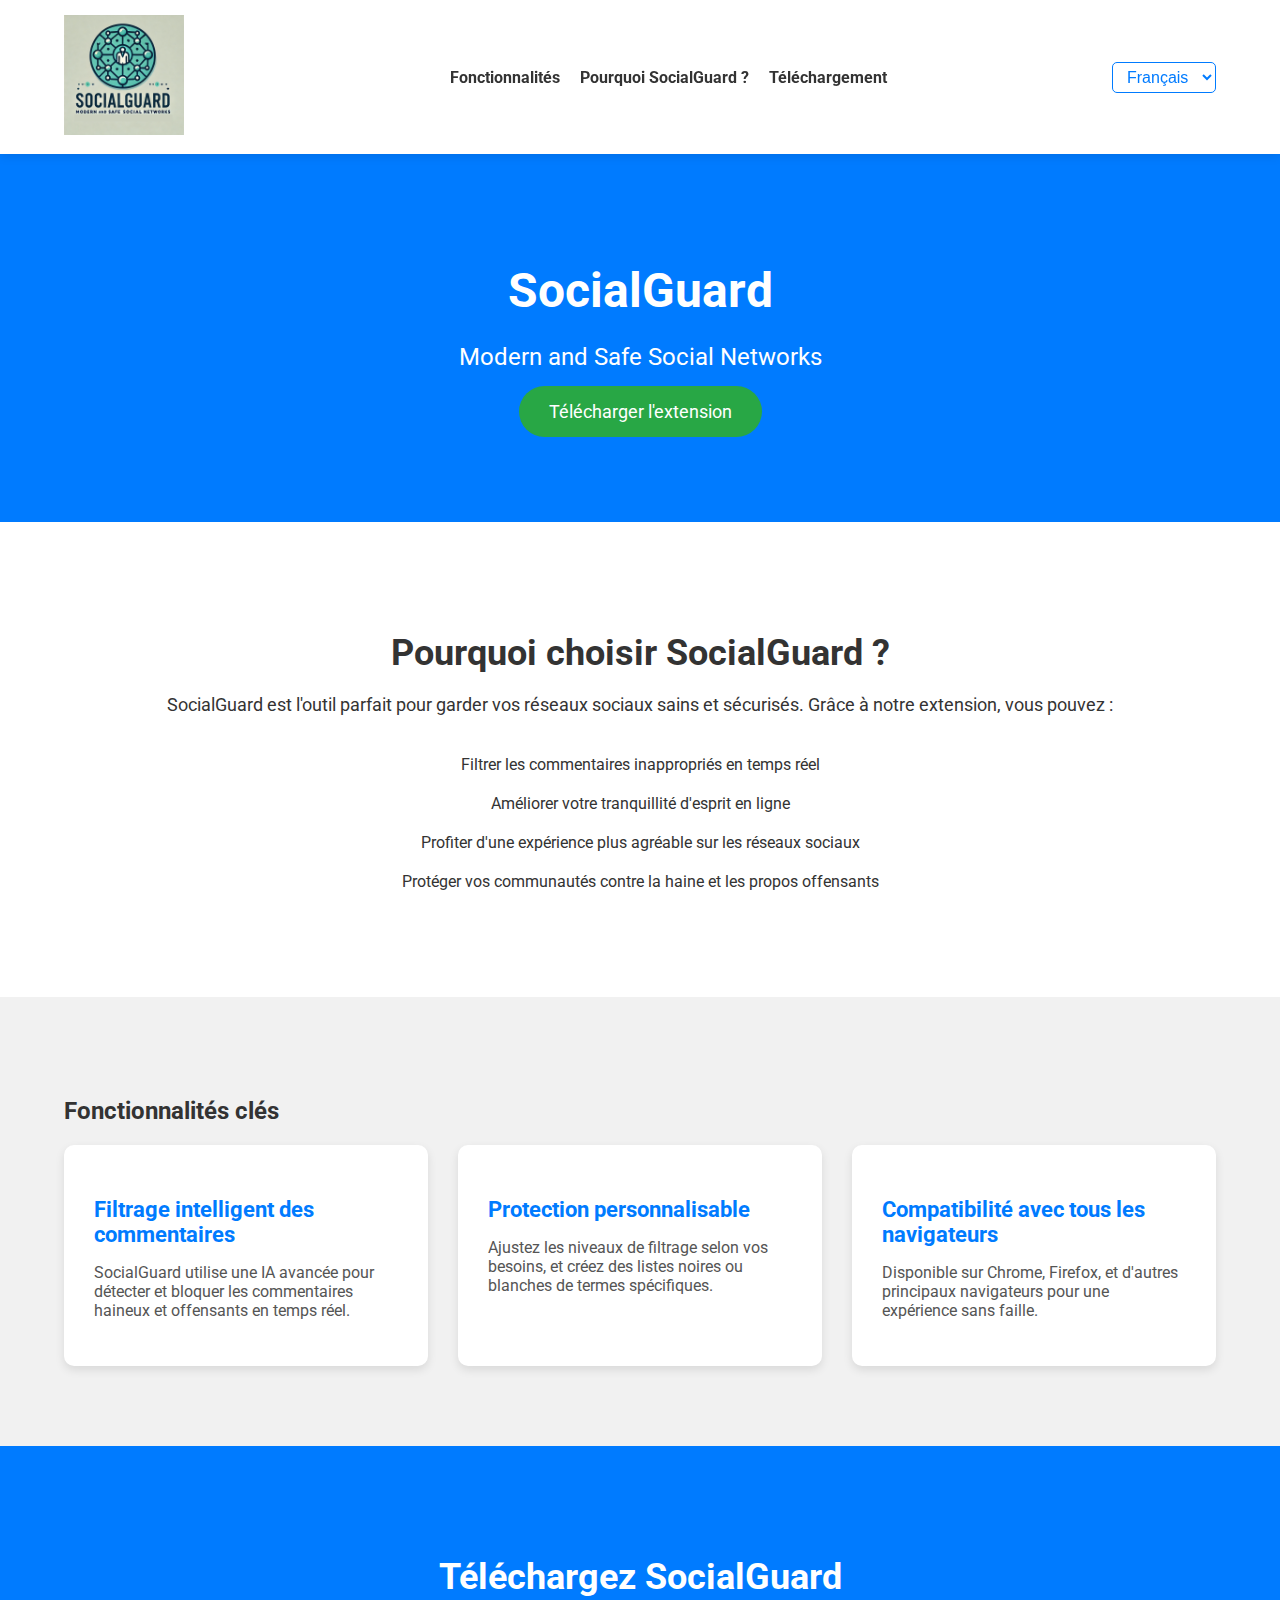
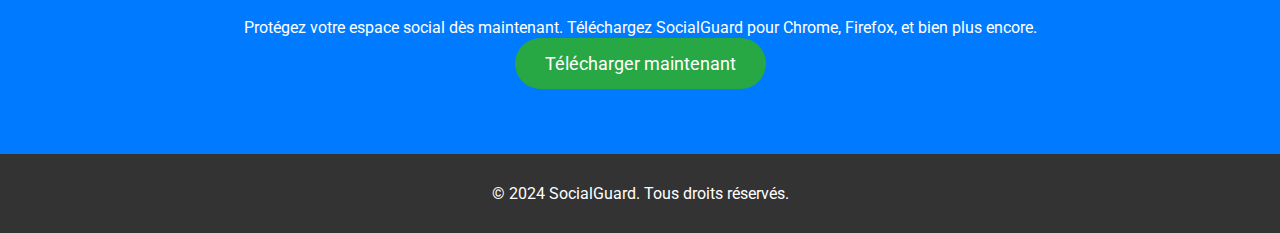
==== index.html @ 565a5e20 "Website" ====
<!DOCTYPE html>
<html lang="fr">
<head>
    <meta charset="UTF-8">
    <meta name="viewport" content="width=device-width, initial-scale=1.0">
    <title>SocialGuard - Protégez votre espace social</title>
	<link rel="icon" href="img/SocialGuard_logo.png" type="image/png">
    <link rel="stylesheet" href="styles.css">
    <!-- Lien vers Google Fonts pour une police moderne -->
    <link href="https://fonts.googleapis.com/css2?family=Roboto:wght@400;700&display=swap" rel="stylesheet">
    <script>
        // Fonction pour traduire la page en fonction de la langue sélectionnée
        function changeLanguage(lang) {
            const texts = {
                'fr': {
                    title: "SocialGuard",
                    tagline: "Modern and Safe Social Networks",
                    downloadBtn: "Télécharger l'extension",
                    whyChoose: "Pourquoi choisir SocialGuard ?",
                    description: "SocialGuard est l'outil parfait pour garder vos réseaux sociaux sains et sécurisés. Grâce à notre extension, vous pouvez :",
                    feature1: "Filtrer les commentaires inappropriés en temps réel",
                    feature2: "Améliorer votre tranquillité d'esprit en ligne",
                    feature3: "Profiter d'une expérience plus agréable sur les réseaux sociaux",
                    feature4: "Protéger vos communautés contre la haine et les propos offensants",
                    functionalities: "Fonctionnalités clés",
                    featureTitle1: "Filtrage intelligent des commentaires",
                    featureDesc1: "SocialGuard utilise une IA avancée pour détecter et bloquer les commentaires haineux et offensants en temps réel.",
                    featureTitle2: "Protection personnalisable",
                    featureDesc2: "Ajustez les niveaux de filtrage selon vos besoins, et créez des listes noires ou blanches de termes spécifiques.",
                    featureTitle3: "Compatibilité avec tous les navigateurs",
                    featureDesc3: "Disponible sur Chrome, Firefox, et d'autres principaux navigateurs pour une expérience sans faille.",
                    downloadSection: "Téléchargez SocialGuard",
                    downloadText: "Protégez votre espace social dès maintenant. Téléchargez SocialGuard pour Chrome, Firefox, et bien plus encore.",
					downloadNowBtn: "Télécharger maintenant"
                },
                'en': {
                    title: "SocialGuard",
                    tagline: "Modern and Safe Social Networks",
                    downloadBtn: "Download the extension",
                    whyChoose: "Why choose SocialGuard?",
                    description: "SocialGuard is the perfect tool to keep your social networks healthy and safe. With our extension, you can:",
                    feature1: "Filter inappropriate comments in real-time",
                    feature2: "Improve your peace of mind online",
                    feature3: "Enjoy a more pleasant experience on social networks",
                    feature4: "Protect your communities from hate and offensive remarks",
                    functionalities: "Key Features",
                    featureTitle1: "Intelligent comment filtering",
                    featureDesc1: "SocialGuard uses advanced AI to detect and block hateful and offensive comments in real-time.",
                    featureTitle2: "Customizable protection",
                    featureDesc2: "Adjust the filtering levels according to your needs, and create blacklists or whitelists of specific terms.",
                    featureTitle3: "Compatibility with all browsers",
                    featureDesc3: "Available on Chrome, Firefox, and other major browsers for a seamless experience.",
                    downloadSection: "Download SocialGuard",
                    downloadText: "Protect your social space now. Download SocialGuard for Chrome, Firefox, and more.",
					downloadNowBtn: "Download now"
                }
            };
            document.getElementById('title').textContent = texts[lang].title;
            document.getElementById('tagline').textContent = texts[lang].tagline;
            document.getElementById('downloadBtn').textContent = texts[lang].downloadBtn;
            document.getElementById('whyChoose').textContent = texts[lang].whyChoose;
            document.getElementById('description').textContent = texts[lang].description;
            document.getElementById('feature1').textContent = texts[lang].feature1;
            document.getElementById('feature2').textContent = texts[lang].feature2;
            document.getElementById('feature3').textContent = texts[lang].feature3;
            document.getElementById('feature4').textContent = texts[lang].feature4;
            document.getElementById('functionalities').textContent = texts[lang].functionalities;
            document.getElementById('featureTitle1').textContent = texts[lang].featureTitle1;
            document.getElementById('featureDesc1').textContent = texts[lang].featureDesc1;
            document.getElementById('featureTitle2').textContent = texts[lang].featureTitle2;
            document.getElementById('featureDesc2').textContent = texts[lang].featureDesc2;
            document.getElementById('featureTitle3').textContent = texts[lang].featureTitle3;
            document.getElementById('featureDesc3').textContent = texts[lang].featureDesc3;
            document.getElementById('downloadSection').textContent = texts[lang].downloadSection;
            document.getElementById('downloadText').textContent = texts[lang].downloadText;
			document.getElementById('downloadNowBtn').textContent = texts[lang].downloadNowBtn;
        }
    </script>
</head>
<body onload="changeLanguage('fr')">
    <header>
        <nav>
            <div class="container">
                <a href="#" class="logo">
                    <img src="img/SocialGuard_logo.png" alt="Logo SocialGuard">
                </a>
                <ul class="nav-links">
                    <li><a href="#features">Fonctionnalités</a></li>
                    <li><a href="#why-choose">Pourquoi SocialGuard ?</a></li>
                    <li><a href="#download">Téléchargement</a></li>
                </ul>
                <select onchange="changeLanguage(this.value)" class="language-select">
                    <option value="fr">Français</option>
                    <option value="en">English</option>
                </select>
            </div>
        </nav>
    </header>

    <section id="hero" class="hero-section">
        <div class="container">
            <h1 id="title">SocialGuard</h1>
            <p id="tagline" class="tagline">Modern and Safe Social Networks</p>
            <a href="#download" id="downloadBtn" class="btn-main">Télécharger l'extension</a>
        </div>
    </section>

    <section id="why-choose" class="why-choose-section">
        <div class="container">
            <h2 id="whyChoose">Pourquoi choisir SocialGuard ?</h2>
            <p id="description">SocialGuard est l'outil parfait pour garder vos réseaux sociaux sains et sécurisés. Grâce à notre extension, vous pouvez :</p>
            <ul>
                <li id="feature1">Filtrer les commentaires inappropriés en temps réel</li>
                <li id="feature2">Améliorer votre tranquillité d'esprit en ligne</li>
                <li id="feature3">Profiter d'une expérience plus agréable sur les réseaux sociaux</li>
                <li id="feature4">Protéger vos communautés contre la haine et les propos offensants</li>
            </ul>
        </div>
    </section>

    <section id="features" class="features-section">
        <div class="container">
            <h2 id="functionalities">Fonctionnalités clés</h2>
            <div class="features-container">
                <div class="feature">
                    <h3 id="featureTitle1">Filtrage intelligent des commentaires</h3>
                    <p id="featureDesc1">SocialGuard utilise une IA avancée pour détecter et bloquer les commentaires haineux et offensants en temps réel.</p>
                </div>
                <div class="feature">
                    <h3 id="featureTitle2">Protection personnalisable</h3>
                    <p id="featureDesc2">Ajustez les niveaux de filtrage selon vos besoins, et créez des listes noires ou blanches de termes spécifiques.</p>
                </div>
                <div class="feature">
                    <h3 id="featureTitle3">Compatibilité avec tous les navigateurs</h3>
                    <p id="featureDesc3">Disponible sur Chrome, Firefox, et d'autres principaux navigateurs pour une expérience sans faille.</p>
                </div>
            </div>
        </div>
    </section>

    <section id="download" class="download-section">
        <div class="container">
            <h2 id="downloadSection">Téléchargez SocialGuard</h2>
            <p id="downloadText">Protégez votre espace social dès maintenant. Téléchargez SocialGuard pour Chrome, Firefox, et bien plus encore.</p>
            <a href="#download" id="downloadNowBtn" class="btn-main">Télécharger maintenant</a>
        </div>
    </section>

    <footer>
        <div class="container">
            <p>&copy; 2024 SocialGuard. Tous droits réservés.</p>
        </div>
    </footer>
</body>
</html>
---- styles.css ----
/* Configuration de base */
body {
    font-family: 'Roboto', sans-serif;
    margin: 0;
    padding: 0;
    background-color: #f7f7f7;
    color: #333;
}

.container {
    width: 90%;
    margin: 0 auto;
    max-width: 1200px;
}

/* Style de la navigation */
nav {
    background-color: #ffffff;
    padding: 15px 0;
    box-shadow: 0 2px 10px rgba(0, 0, 0, 0.1);
    position: fixed;
    width: 100%;
    top: 0;
    z-index: 1000;
}

nav .container {
    display: flex;
    justify-content: space-between;
    align-items: center;
}

nav .logo img {
    width: 120px; /* Taille ajustée pour le logo */
    height: auto;
}

nav .nav-links {
    list-style: none;
    display: flex;
    gap: 20px;
}

nav .nav-links li {
    display: inline-block;
}

nav .nav-links a {
    text-decoration: none;
    color: #333;
    font-weight: 700;
    font-size: 16px;
    transition: color 0.3s ease;
}

nav .nav-links a:hover {
    color: #007bff;
}

/* Style pour le sélecteur de langue */
.language-select {
    border: 1px solid #007bff;
    border-radius: 5px;
    padding: 5px 10px;
    font-size: 16px;
    background-color: white;
    color: #007bff;
    cursor: pointer;
}

/* Section héro */
.hero-section {
    background-color: #007bff;
    color: white;
    padding: 150px 0 100px 0;
    text-align: center;
    margin-top: 80px;
}

.hero-section h1 {
    font-size: 48px;
    margin-bottom: 20px;
}

.hero-section .tagline {
    font-size: 24px;
    margin-bottom: 30px;
}

.hero-section .btn-main {
    background-color: #28a745;
    color: white;
    padding: 15px 30px;
    text-decoration: none;
    border-radius: 50px;
    font-size: 18px;
    transition: background-color 0.3s ease;
}

.hero-section .btn-main:hover {
    background-color: #218838;
}

/* Section Pourquoi choisir */
.why-choose-section {
    background-color: #fff;
    padding: 80px 0;
    text-align: center;
}

.why-choose-section h2 {
    font-size: 36px;
    margin-bottom: 20px;
}

.why-choose-section p {
    font-size: 18px;
    margin-bottom: 30px;
}

.why-choose-section ul {
    list-style-type: none;
    padding: 0;
}

.why-choose-section ul li {
    font-size: 16px;
    padding: 10px 0;
}

/* Section Fonctionnalités */
.features-section {
    background-color: #f1f1f1;
    padding: 80px 0;
}

.features-container {
    display: flex;
    justify-content: space-between;
    gap: 30px;
}

.feature {
    background-color: white;
    padding: 30px;
    border-radius: 10px;
    box-shadow: 0 4px 10px rgba(0, 0, 0, 0.1);
    flex: 1;
}

.feature h3 {
    font-size: 22px;
    color: #007bff;
    margin-bottom: 15px;
}

.feature p {
    font-size: 16px;
    color: #555;
}

/* Section de téléchargement */
.download-section {
    background-color: #007bff;
    color: white;
    text-align: center;
    padding: 80px 0;
}

.download-section h2 {
    font-size: 36px;
    margin-bottom: 20px;
}

.download-section .btn-main {
    background-color: #28a745;
    color: white;
    padding: 15px 30px;
    text-decoration: none;
    border-radius: 50px;
    font-size: 18px;
}

.download-section .btn-main:hover {
    background-color: #218838;
}

/* Footer */
footer {
    background-color: #333;
    color: white;
    text-align: center;
    padding: 30px 0;
}

footer p {
    margin: 0;
}

/* Responsive design */
@media (max-width: 768px) {
    .features-container {
        flex-direction: column;
    }

    .hero-section h1 {
        font-size: 36px;
    }

    nav .logo img {
        width: 35px;
    }
}
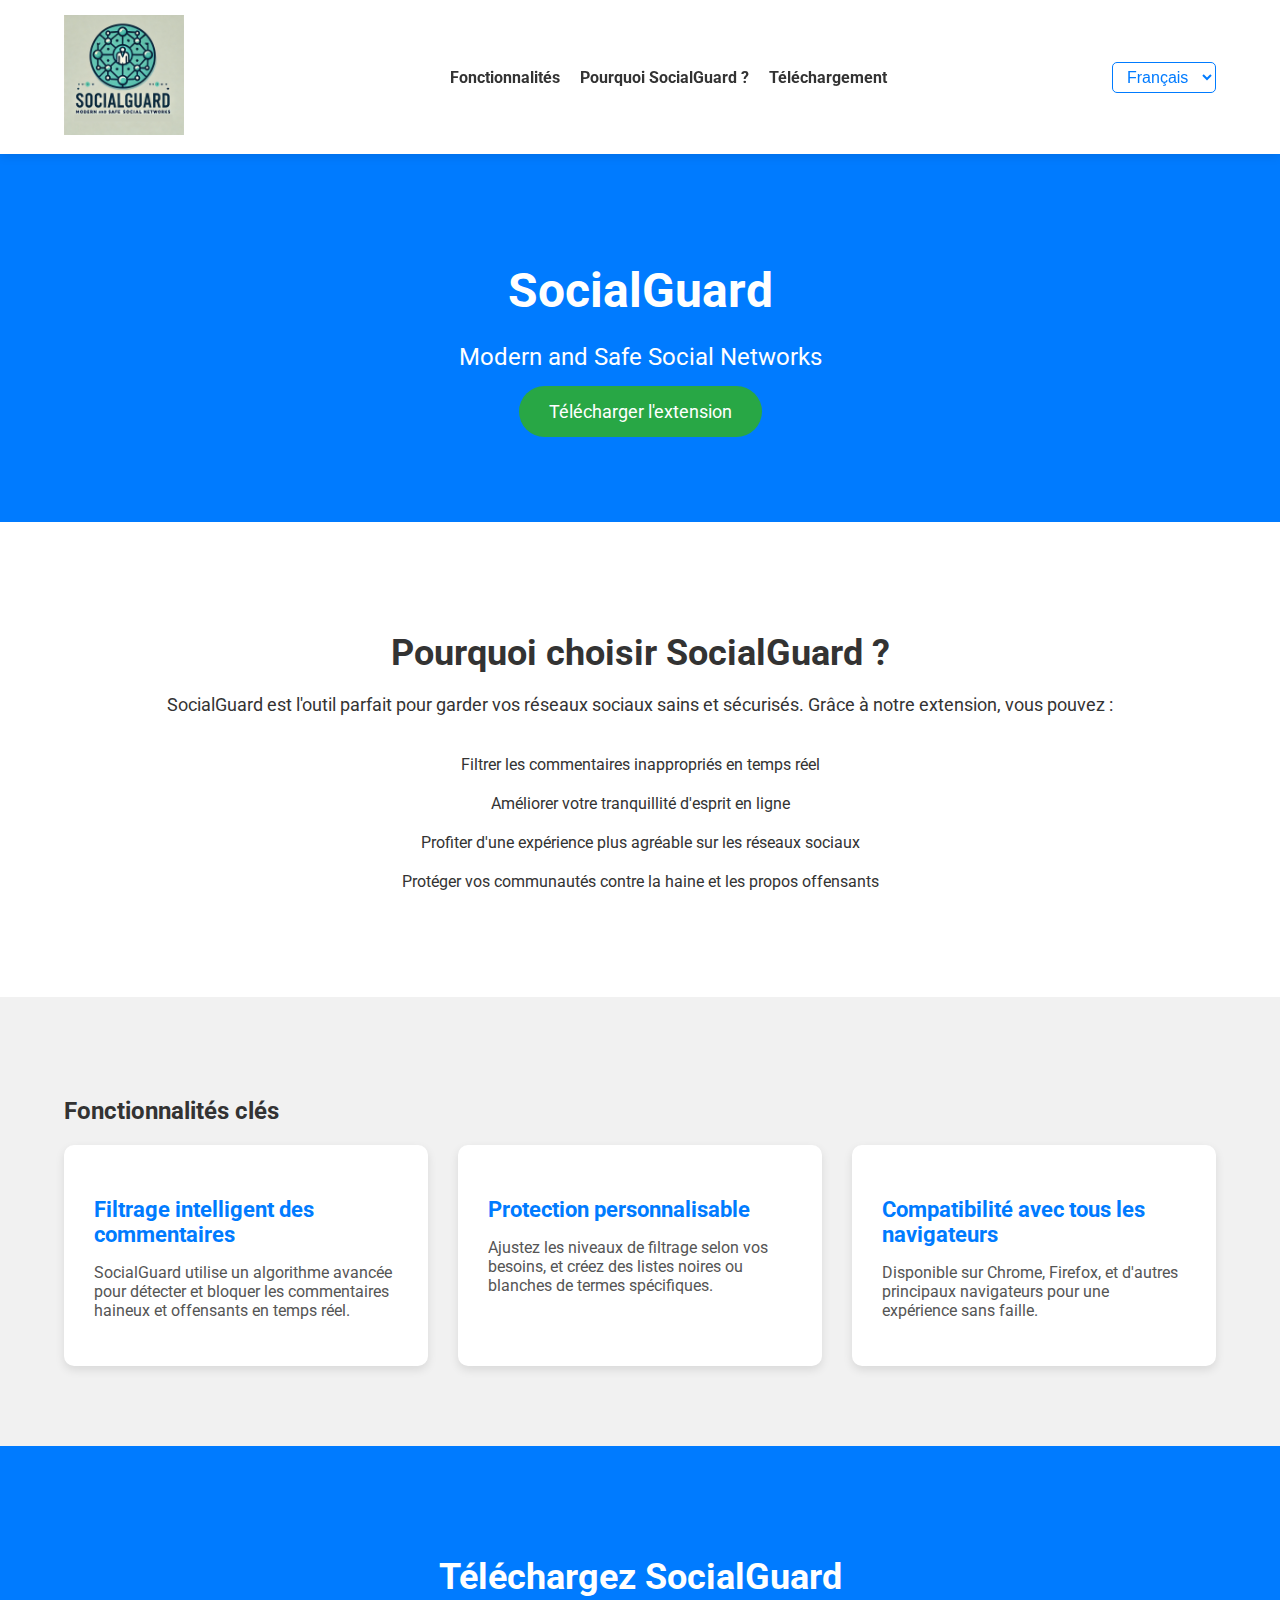
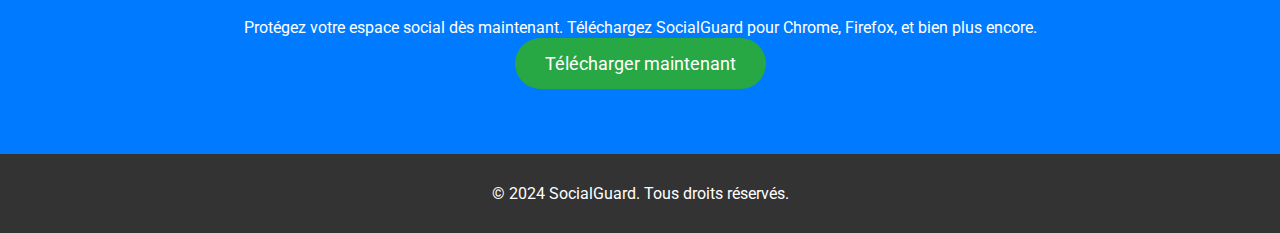
==== commit ff835164: "Update index.html" ====
--- a/index.html
+++ b/index.html
@@ -17,6 +17,9 @@
                     tagline: "Modern and Safe Social Networks",
                     downloadBtn: "Télécharger l'extension",
                     whyChoose: "Pourquoi choisir SocialGuard ?",
+					navFeatures: "Fonctionnalités",
+					navWhyChoose: "Pourquoi SocialGuard ?",
+					navDownload: "Téléchargement",
                     description: "SocialGuard est l'outil parfait pour garder vos réseaux sociaux sains et sécurisés. Grâce à notre extension, vous pouvez :",
                     feature1: "Filtrer les commentaires inappropriés en temps réel",
                     feature2: "Améliorer votre tranquillité d'esprit en ligne",
@@ -24,7 +27,7 @@
                     feature4: "Protéger vos communautés contre la haine et les propos offensants",
                     functionalities: "Fonctionnalités clés",
                     featureTitle1: "Filtrage intelligent des commentaires",
-                    featureDesc1: "SocialGuard utilise une IA avancée pour détecter et bloquer les commentaires haineux et offensants en temps réel.",
+                    featureDesc1: "SocialGuard utilise un algorithme avancée pour détecter et bloquer les commentaires haineux et offensants en temps réel.",
                     featureTitle2: "Protection personnalisable",
                     featureDesc2: "Ajustez les niveaux de filtrage selon vos besoins, et créez des listes noires ou blanches de termes spécifiques.",
                     featureTitle3: "Compatibilité avec tous les navigateurs",
@@ -38,6 +41,9 @@
                     tagline: "Modern and Safe Social Networks",
                     downloadBtn: "Download the extension",
                     whyChoose: "Why choose SocialGuard?",
+			        navFeatures: "Features",
+					navWhyChoose: "Why SocialGuard?",
+					navDownload: "Download",
                     description: "SocialGuard is the perfect tool to keep your social networks healthy and safe. With our extension, you can:",
                     feature1: "Filter inappropriate comments in real-time",
                     feature2: "Improve your peace of mind online",
@@ -58,6 +64,9 @@
             document.getElementById('title').textContent = texts[lang].title;
             document.getElementById('tagline').textContent = texts[lang].tagline;
             document.getElementById('downloadBtn').textContent = texts[lang].downloadBtn;
+			document.getElementById('navFeatures').textContent = texts[lang].navFeatures;
+			document.getElementById('navWhyChoose').textContent = texts[lang].navWhyChoose;
+			document.getElementById('navDownload').textContent = texts[lang].navDownload;
             document.getElementById('whyChoose').textContent = texts[lang].whyChoose;
             document.getElementById('description').textContent = texts[lang].description;
             document.getElementById('feature1').textContent = texts[lang].feature1;
@@ -75,6 +84,16 @@
             document.getElementById('downloadText').textContent = texts[lang].downloadText;
 			document.getElementById('downloadNowBtn').textContent = texts[lang].downloadNowBtn;
         }
+		function showVideo() {
+			document.getElementById("videoModal").style.display = "block";
+			document.getElementById("video").play();
+		}
+
+		function closeVideo() {
+			document.getElementById("videoModal").style.display = "none";
+		document.getElementById("video").pause();
+			document.getElementById("video").currentTime = 0;
+		}
     </script>
 </head>
 <body onload="changeLanguage('fr')">
@@ -84,11 +103,11 @@
                 <a href="#" class="logo">
                     <img src="img/SocialGuard_logo.png" alt="Logo SocialGuard">
                 </a>
-                <ul class="nav-links">
-                    <li><a href="#features">Fonctionnalités</a></li>
-                    <li><a href="#why-choose">Pourquoi SocialGuard ?</a></li>
-                    <li><a href="#download">Téléchargement</a></li>
-                </ul>
+				<ul class="nav-links">
+					<li><a id="navFeatures" href="#features">Fonctionnalités</a></li>
+					<li><a id="navWhyChoose" href="#why-choose">Pourquoi SocialGuard ?</a></li>
+					<li><a id="navDownload" href="#download">Téléchargement</a></li>
+				</ul>
                 <select onchange="changeLanguage(this.value)" class="language-select">
                     <option value="fr">Français</option>
                     <option value="en">English</option>
@@ -142,7 +161,20 @@
         <div class="container">
             <h2 id="downloadSection">Téléchargez SocialGuard</h2>
             <p id="downloadText">Protégez votre espace social dès maintenant. Téléchargez SocialGuard pour Chrome, Firefox, et bien plus encore.</p>
-            <a href="#download" id="downloadNowBtn" class="btn-main">Télécharger maintenant</a>
+			<!-- Section du bouton de téléchargement -->
+			<a href="#" id="downloadNowBtn" class="btn-main" onclick="showVideo()">Télécharger maintenant</a>
+
+			<!-- Modale pour la vidéo -->
+			<div id="videoModal" class="modal">
+				<div class="modal-content">
+					<span class="close" onclick="closeVideo()">&times;</span>
+					<video id="video" controls>
+						<source src="img/rick_roll.mp4" type="video/mp4">
+						Votre navigateur ne supporte pas la balise vidéo.
+					</video>
+				</div>
+			</div>
+
         </div>
     </section>
 
--- a/styles.css
+++ b/styles.css
@@ -211,3 +211,48 @@
         width: 35px;
     }
 }
+
+/* Style pour la modale */
+.modal {
+    display: none; /* Cachée par défaut */
+    position: fixed;
+    z-index: 1000; /* Au-dessus des autres éléments */
+    left: 0;
+    top: 0;
+    width: 100%;
+    height: 100%;
+    background-color: rgba(0, 0, 0, 0.7); /* Fond semi-transparent */
+}
+
+.modal-content {
+    position: relative;
+    margin: 10% auto;
+    padding: 0;
+    width: 80%;
+    max-width: 700px;
+    background-color: white;
+    border-radius: 10px;
+    overflow: hidden;
+}
+
+.close {
+    position: absolute;
+    top: 10px;
+    right: 20px;
+    color: #aaa;
+    font-size: 28px;
+    font-weight: bold;
+    cursor: pointer;
+}
+
+.close:hover,
+.close:focus {
+    color: black;
+    text-decoration: none;
+    cursor: pointer;
+}
+
+video {
+    width: 100%;
+    height: auto;
+}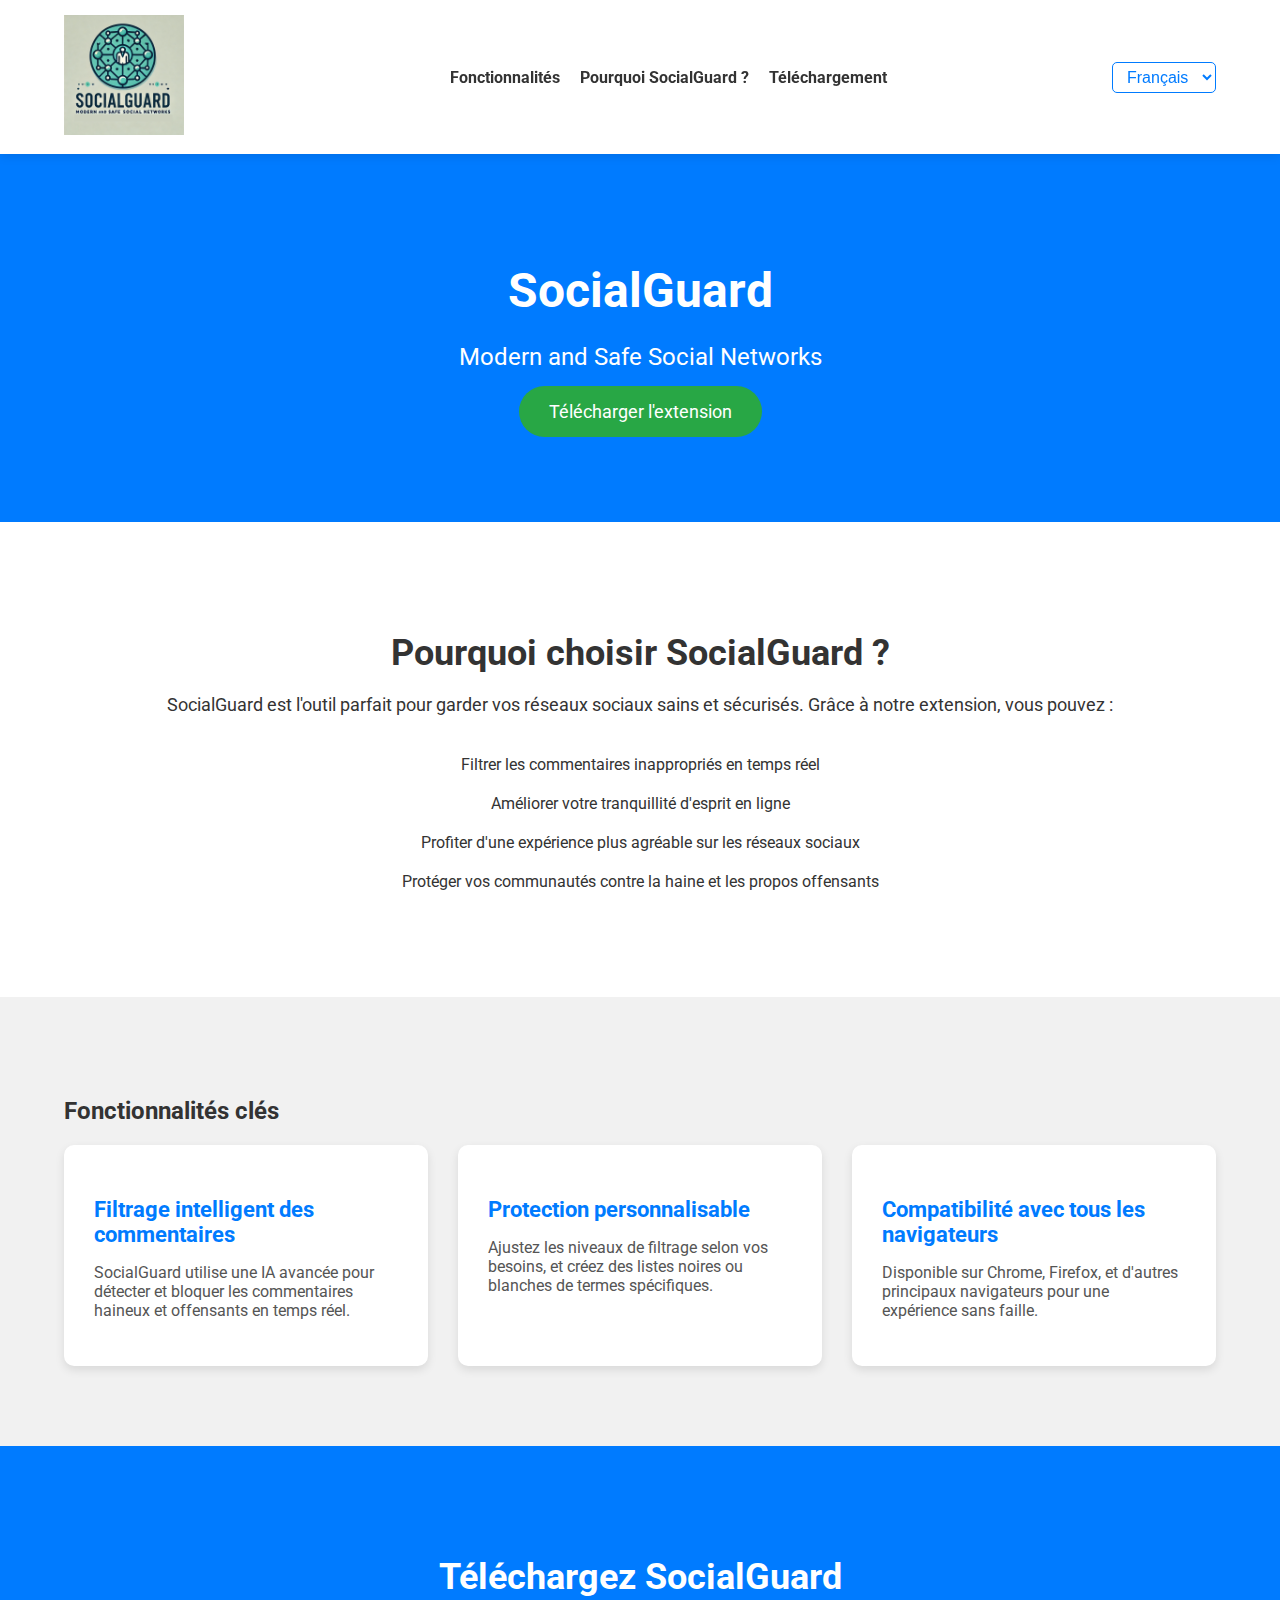
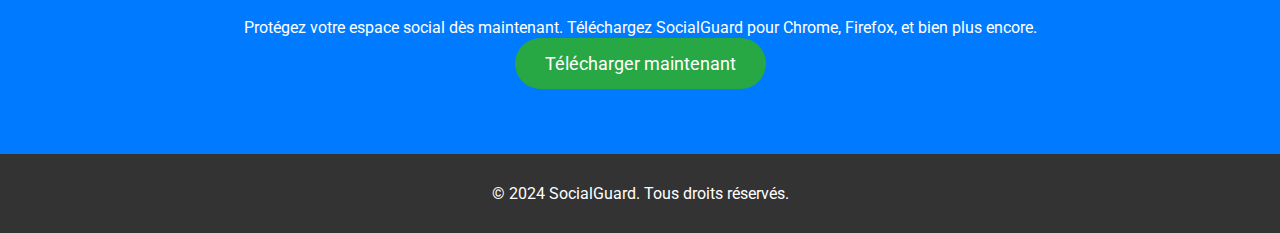
==== commit 64d2771e: "Add files via upload" ====
--- a/index.html
+++ b/index.html
@@ -27,7 +27,7 @@
                     feature4: "Protéger vos communautés contre la haine et les propos offensants",
                     functionalities: "Fonctionnalités clés",
                     featureTitle1: "Filtrage intelligent des commentaires",
-                    featureDesc1: "SocialGuard utilise un algorithme avancée pour détecter et bloquer les commentaires haineux et offensants en temps réel.",
+                    featureDesc1: "SocialGuard utilise une IA avancée pour détecter et bloquer les commentaires haineux et offensants en temps réel.",
                     featureTitle2: "Protection personnalisable",
                     featureDesc2: "Ajustez les niveaux de filtrage selon vos besoins, et créez des listes noires ou blanches de termes spécifiques.",
                     featureTitle3: "Compatibilité avec tous les navigateurs",
@@ -83,17 +83,6 @@
             document.getElementById('downloadSection').textContent = texts[lang].downloadSection;
             document.getElementById('downloadText').textContent = texts[lang].downloadText;
 			document.getElementById('downloadNowBtn').textContent = texts[lang].downloadNowBtn;
-        }
-		function showVideo() {
-			document.getElementById("videoModal").style.display = "block";
-			document.getElementById("video").play();
-		}
-
-		function closeVideo() {
-			document.getElementById("videoModal").style.display = "none";
-		document.getElementById("video").pause();
-			document.getElementById("video").currentTime = 0;
-		}
     </script>
 </head>
 <body onload="changeLanguage('fr')">
@@ -120,7 +109,8 @@
         <div class="container">
             <h1 id="title">SocialGuard</h1>
             <p id="tagline" class="tagline">Modern and Safe Social Networks</p>
-            <a href="#download" id="downloadBtn" class="btn-main">Télécharger l'extension</a>
+            <a href="https://github.com/username/repository/archive/refs/heads/main.zip" id="downloadNowBtn" class="btn-main" download>Télécharger l'extension</a>
+
         </div>
     </section>
 
@@ -161,19 +151,7 @@
         <div class="container">
             <h2 id="downloadSection">Téléchargez SocialGuard</h2>
             <p id="downloadText">Protégez votre espace social dès maintenant. Téléchargez SocialGuard pour Chrome, Firefox, et bien plus encore.</p>
-			<!-- Section du bouton de téléchargement -->
-			<a href="#" id="downloadNowBtn" class="btn-main" onclick="showVideo()">Télécharger maintenant</a>
-
-			<!-- Modale pour la vidéo -->
-			<div id="videoModal" class="modal">
-				<div class="modal-content">
-					<span class="close" onclick="closeVideo()">&times;</span>
-					<video id="video" controls>
-						<source src="img/rick_roll.mp4" type="video/mp4">
-						Votre navigateur ne supporte pas la balise vidéo.
-					</video>
-				</div>
-			</div>
+			<a href="https://github.com/username/repository/archive/refs/heads/main.zip" id="downloadNowBtn" class="btn-main" download>Télécharger maintenant</a>
 
         </div>
     </section>
